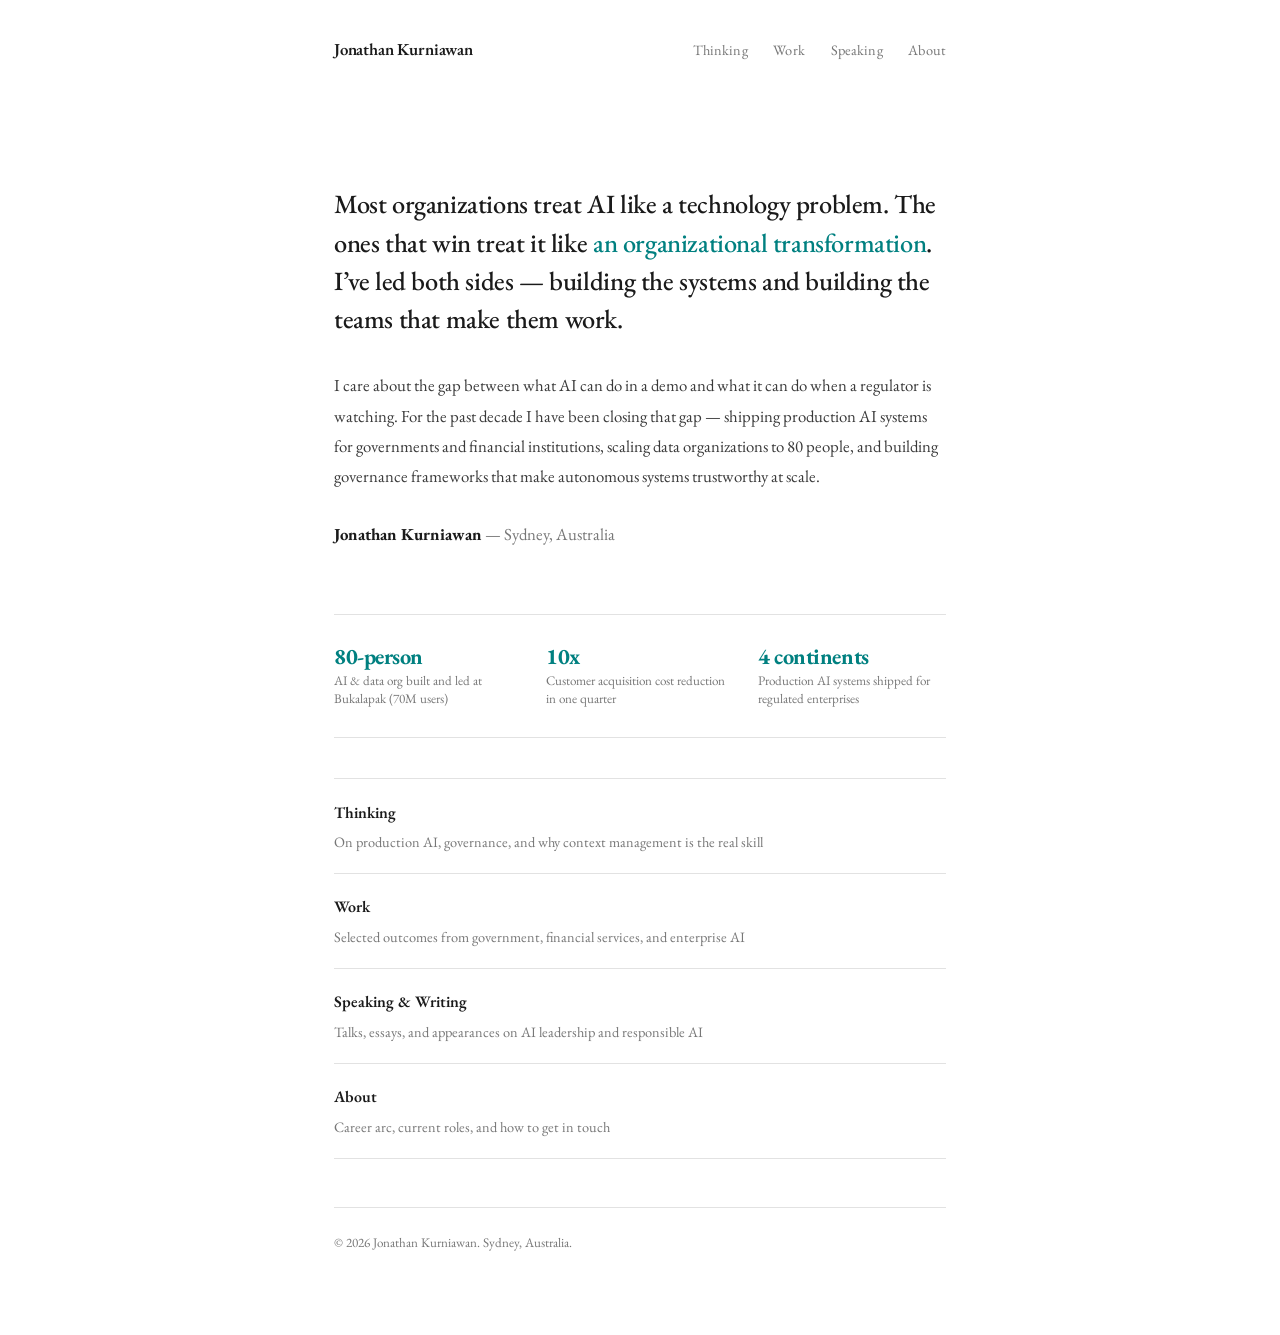
==== index.html @ a6b635a5 "Initial commit: multi-page personal website 5-page static site for jonathankurniawan.com positioned " ====
<!DOCTYPE html>
<html lang="en">
<head>
<meta charset="UTF-8">
<meta name="viewport" content="width=device-width, initial-scale=1.0">
<title>Jonathan Kurniawan</title>
<meta name="description" content="AI executive and responsible AI leader. Building and scaling AI organizations for enterprises navigating the transition to autonomous systems.">
<meta property="og:title" content="Jonathan Kurniawan">
<meta property="og:description" content="Most organizations treat AI like a technology problem. The ones that win treat it like an organizational transformation.">
<meta property="og:type" content="website">
<meta property="og:url" content="https://jonathankurniawan.com">
<link rel="preconnect" href="https://fonts.googleapis.com">
<link rel="preconnect" href="https://fonts.gstatic.com" crossorigin>
<link href="https://fonts.googleapis.com/css2?family=EB+Garamond:ital,wght@0,400;0,500;0,600;0,700;1,400;1,500&display=swap" rel="stylesheet">
<link rel="stylesheet" href="styles.css">
</head>
<body>

<nav>
  <div class="nav-name"><a href="/">Jonathan Kurniawan</a></div>
  <ul class="nav-links">
    <li><a href="/thinking.html">Thinking</a></li>
    <li><a href="/work.html">Work</a></li>
    <li><a href="/speaking.html">Speaking</a></li>
    <li><a href="/about.html">About</a></li>
  </ul>
</nav>

<div class="page">

  <div class="hero">
    <p class="thesis">Most organizations treat AI like a technology problem. The ones that win treat it like <em>an organizational transformation</em>. I&rsquo;ve led both sides &mdash; building the systems and building the teams that make them work.</p>

    <p class="intro">I care about the gap between what AI can do in a demo and what it can do when a regulator is watching. For the past decade I have been closing that gap &mdash; shipping production AI systems for governments and financial institutions, scaling data organizations to 80 people, and building governance frameworks that make autonomous systems trustworthy at scale.</p>

    <p class="name-line"><strong>Jonathan Kurniawan</strong> &mdash; Sydney, Australia</p>
  </div>

  <div class="proof-strip">
    <div class="proof-item">
      <div class="proof-number">80-person</div>
      <div class="proof-label">AI &amp; data org built and led at Bukalapak (70M users)</div>
    </div>
    <div class="proof-item">
      <div class="proof-number">10x</div>
      <div class="proof-label">Customer acquisition cost reduction in one quarter</div>
    </div>
    <div class="proof-item">
      <div class="proof-number">4 continents</div>
      <div class="proof-label">Production AI systems shipped for regulated enterprises</div>
    </div>
  </div>

  <div class="home-sections">
    <a href="/thinking.html" class="home-section-link">
      <div class="section-link-title">Thinking</div>
      <div class="section-link-desc">On production AI, governance, and why context management is the real skill</div>
    </a>
    <a href="/work.html" class="home-section-link">
      <div class="section-link-title">Work</div>
      <div class="section-link-desc">Selected outcomes from government, financial services, and enterprise AI</div>
    </a>
    <a href="/speaking.html" class="home-section-link">
      <div class="section-link-title">Speaking &amp; Writing</div>
      <div class="section-link-desc">Talks, essays, and appearances on AI leadership and responsible AI</div>
    </a>
    <a href="/about.html" class="home-section-link">
      <div class="section-link-title">About</div>
      <div class="section-link-desc">Career arc, current roles, and how to get in touch</div>
    </a>
  </div>

  <div class="footer">
    <p>&copy; 2026 Jonathan Kurniawan. Sydney, Australia.</p>
  </div>

</div>

</body>
</html>
---- styles.css ----
/* ===================================
   Jonathan Kurniawan — Personal Site
   EB Garamond, Teal #008080, 660px
   =================================== */

:root {
  --teal: #008080;
  --teal-hover: #006b6b;
  --text: #1a1a1a;
  --text-secondary: #3a3a3a;
  --text-muted: #777777;
  --bg: #ffffff;
  --bg-subtle: #fafaf8;
  --border: #e2e2e2;
}

* { margin: 0; padding: 0; box-sizing: border-box; }

html {
  scroll-behavior: smooth;
  -webkit-text-size-adjust: 100%;
}

body {
  font-family: 'EB Garamond', Georgia, 'Times New Roman', serif;
  color: var(--text);
  background: var(--bg);
  line-height: 1.75;
  font-size: 19px;
  -webkit-font-smoothing: antialiased;
  -moz-osx-font-smoothing: grayscale;
}

/* ---- Navigation ---- */
nav {
  max-width: 660px;
  margin: 0 auto;
  padding: 2rem 1.5rem 0;
  display: flex;
  justify-content: space-between;
  align-items: baseline;
}

nav .nav-name a {
  font-size: 1.05rem;
  font-weight: 600;
  color: var(--text);
  text-decoration: none;
  letter-spacing: -0.01em;
}

nav .nav-name a:hover {
  color: var(--teal);
}

nav .nav-links {
  display: flex;
  gap: 1.6rem;
  list-style: none;
}

nav .nav-links a {
  font-size: 0.9rem;
  color: var(--text-muted);
  text-decoration: none;
  transition: color 0.2s;
  letter-spacing: 0.01em;
}

nav .nav-links a:hover,
nav .nav-links a.active {
  color: var(--teal);
}

/* ---- Page Layout ---- */
.page {
  max-width: 660px;
  margin: 0 auto;
  padding: 3rem 1.5rem 5rem;
}

/* ---- Page Header (used on subpages) ---- */
.page-header {
  margin-bottom: 2.5rem;
}

.page-header h1 {
  font-size: 2rem;
  font-weight: 700;
  letter-spacing: -0.02em;
  line-height: 1.25;
  color: var(--text);
  margin-bottom: 0.4rem;
}

.page-header .page-subtitle {
  font-size: 1.05rem;
  color: var(--text-muted);
  line-height: 1.7;
}

/* ---- Home Hero ---- */
.hero {
  padding: 4.5rem 0 3rem;
}

.hero .thesis {
  font-size: 1.65rem;
  font-weight: 500;
  line-height: 1.45;
  letter-spacing: -0.015em;
  color: var(--text);
  margin-bottom: 2rem;
  max-width: 620px;
}

.hero .thesis em {
  color: var(--teal);
  font-style: normal;
}

.hero .intro {
  font-size: 1.05rem;
  color: var(--text-secondary);
  line-height: 1.8;
  margin-bottom: 0.6rem;
}

.hero .name-line {
  font-size: 1.05rem;
  color: var(--text-muted);
  margin-top: 1.8rem;
}

.hero .name-line strong {
  color: var(--text);
}

/* ---- Home Proof Strip ---- */
.proof-strip {
  border-top: 1px solid var(--border);
  border-bottom: 1px solid var(--border);
  padding: 1.8rem 0;
  margin: 1rem 0 2.5rem;
  display: grid;
  grid-template-columns: repeat(3, 1fr);
  gap: 1.5rem;
}

.proof-strip .proof-item .proof-number {
  font-size: 1.4rem;
  font-weight: 700;
  color: var(--teal);
  letter-spacing: -0.02em;
  line-height: 1.2;
}

.proof-strip .proof-item .proof-label {
  font-size: 0.82rem;
  color: var(--text-muted);
  line-height: 1.4;
  margin-top: 0.1rem;
}

/* ---- Home Section Links ---- */
.home-sections {
  margin-top: 2.5rem;
}

.home-section-link {
  display: block;
  padding: 1.2rem 0;
  border-bottom: 1px solid var(--border);
  text-decoration: none;
  color: var(--text);
  transition: color 0.2s;
}

.home-section-link:first-child {
  border-top: 1px solid var(--border);
}

.home-section-link:hover {
  color: var(--teal);
}

.home-section-link .section-link-title {
  font-weight: 600;
  font-size: 1rem;
}

.home-section-link .section-link-desc {
  font-size: 0.9rem;
  color: var(--text-muted);
  margin-top: 0.15rem;
}

.home-section-link:hover .section-link-desc {
  color: var(--teal);
}

/* ---- Sections (subpages) ---- */
section {
  margin-bottom: 3rem;
}

section h2 {
  font-size: 0.9rem;
  font-weight: 600;
  color: var(--teal);
  text-transform: uppercase;
  letter-spacing: 0.12em;
  margin-bottom: 1.2rem;
  padding-bottom: 0.5rem;
  border-bottom: 1px solid var(--border);
}

/* ---- Prose ---- */
.prose p {
  margin-bottom: 1.3rem;
  color: var(--text-secondary);
}

.prose p:last-child {
  margin-bottom: 0;
}

.prose strong {
  color: var(--text);
  font-weight: 600;
}

/* ---- Beliefs / Arguments ---- */
.argument-list {
  list-style: none;
  counter-reset: argument;
}

.argument-list li {
  margin-bottom: 1.4rem;
  padding-left: 0;
  color: var(--text-secondary);
  line-height: 1.8;
}

.argument-list li:last-child {
  margin-bottom: 0;
}

/* ---- Work Items ---- */
.work-item {
  margin-bottom: 2rem;
  padding-bottom: 2rem;
  border-bottom: 1px solid var(--border);
}

.work-item:last-child {
  border-bottom: none;
  padding-bottom: 0;
  margin-bottom: 0;
}

.work-item .work-client {
  font-weight: 600;
  color: var(--text);
  font-size: 1.05rem;
}

.work-item .work-desc {
  color: var(--text-secondary);
  margin-top: 0.25rem;
}

.work-item .work-outcome {
  color: var(--teal);
  font-weight: 500;
  margin-top: 0.35rem;
}

/* ---- Roles / Career ---- */
.role {
  margin-bottom: 1.4rem;
}

.role:last-child {
  margin-bottom: 0;
}

.role-headline {
  font-weight: 600;
  color: var(--text);
}

.role-org {
  color: var(--teal);
  font-weight: 500;
}

.role-date {
  color: var(--text-muted);
  font-size: 0.88rem;
}

.role-desc {
  color: var(--text-secondary);
  margin-top: 0.15rem;
}

/* ---- Career highlight callout ---- */
.career-highlight {
  border-left: 3px solid var(--teal);
  padding-left: 1.2rem;
  margin: 1rem 0 1.4rem;
}

.career-highlight .role-headline {
  font-size: 1.05rem;
}

.career-highlight .highlight-metrics {
  color: var(--teal);
  font-weight: 500;
  margin-top: 0.2rem;
}

/* ---- Writing / Talks Lists ---- */
.entry-list {
  list-style: none;
}

.entry-list li {
  margin-bottom: 1rem;
  padding-bottom: 1rem;
  border-bottom: 1px solid var(--border);
}

.entry-list li:last-child {
  border-bottom: none;
  padding-bottom: 0;
  margin-bottom: 0;
}

.entry-list a {
  color: var(--text);
  text-decoration: none;
  font-weight: 500;
  border-bottom: 1px solid var(--border);
  transition: border-color 0.2s, color 0.2s;
}

.entry-list a:hover {
  color: var(--teal);
  border-color: var(--teal);
}

.entry-list .entry-meta {
  color: var(--text-muted);
  font-size: 0.88rem;
  margin-top: 0.15rem;
}

.entry-list .entry-title {
  font-weight: 500;
  color: var(--text);
}

/* ---- Contact Links ---- */
.contact-links {
  list-style: none;
}

.contact-links li {
  margin-bottom: 0.6rem;
}

.contact-links a {
  color: var(--teal);
  text-decoration: none;
  border-bottom: 1px solid transparent;
  transition: border-color 0.2s;
}

.contact-links a:hover {
  border-color: var(--teal);
}

/* ---- Footer ---- */
.footer {
  margin-top: 3rem;
  padding-top: 1.5rem;
  border-top: 1px solid var(--border);
  color: var(--text-muted);
  font-size: 0.82rem;
}

/* ---- Responsive ---- */
@media (max-width: 600px) {
  body {
    font-size: 17px;
  }

  nav {
    padding: 1.5rem 1.25rem 0;
    flex-direction: column;
    gap: 0.6rem;
  }

  nav .nav-links {
    gap: 1.2rem;
  }

  .page {
    padding: 2rem 1.25rem 4rem;
  }

  .hero {
    padding: 2.5rem 0 2rem;
  }

  .hero .thesis {
    font-size: 1.35rem;
  }

  .proof-strip {
    grid-template-columns: 1fr;
    gap: 1rem;
  }

  .page-header h1 {
    font-size: 1.7rem;
  }

  section {
    margin-bottom: 2.5rem;
  }
}

/* ---- Print ---- */
@media print {
  body { font-size: 12pt; }
  nav { display: none; }
  .page { max-width: 100%; padding: 0; }
  a { color: var(--text); }
}
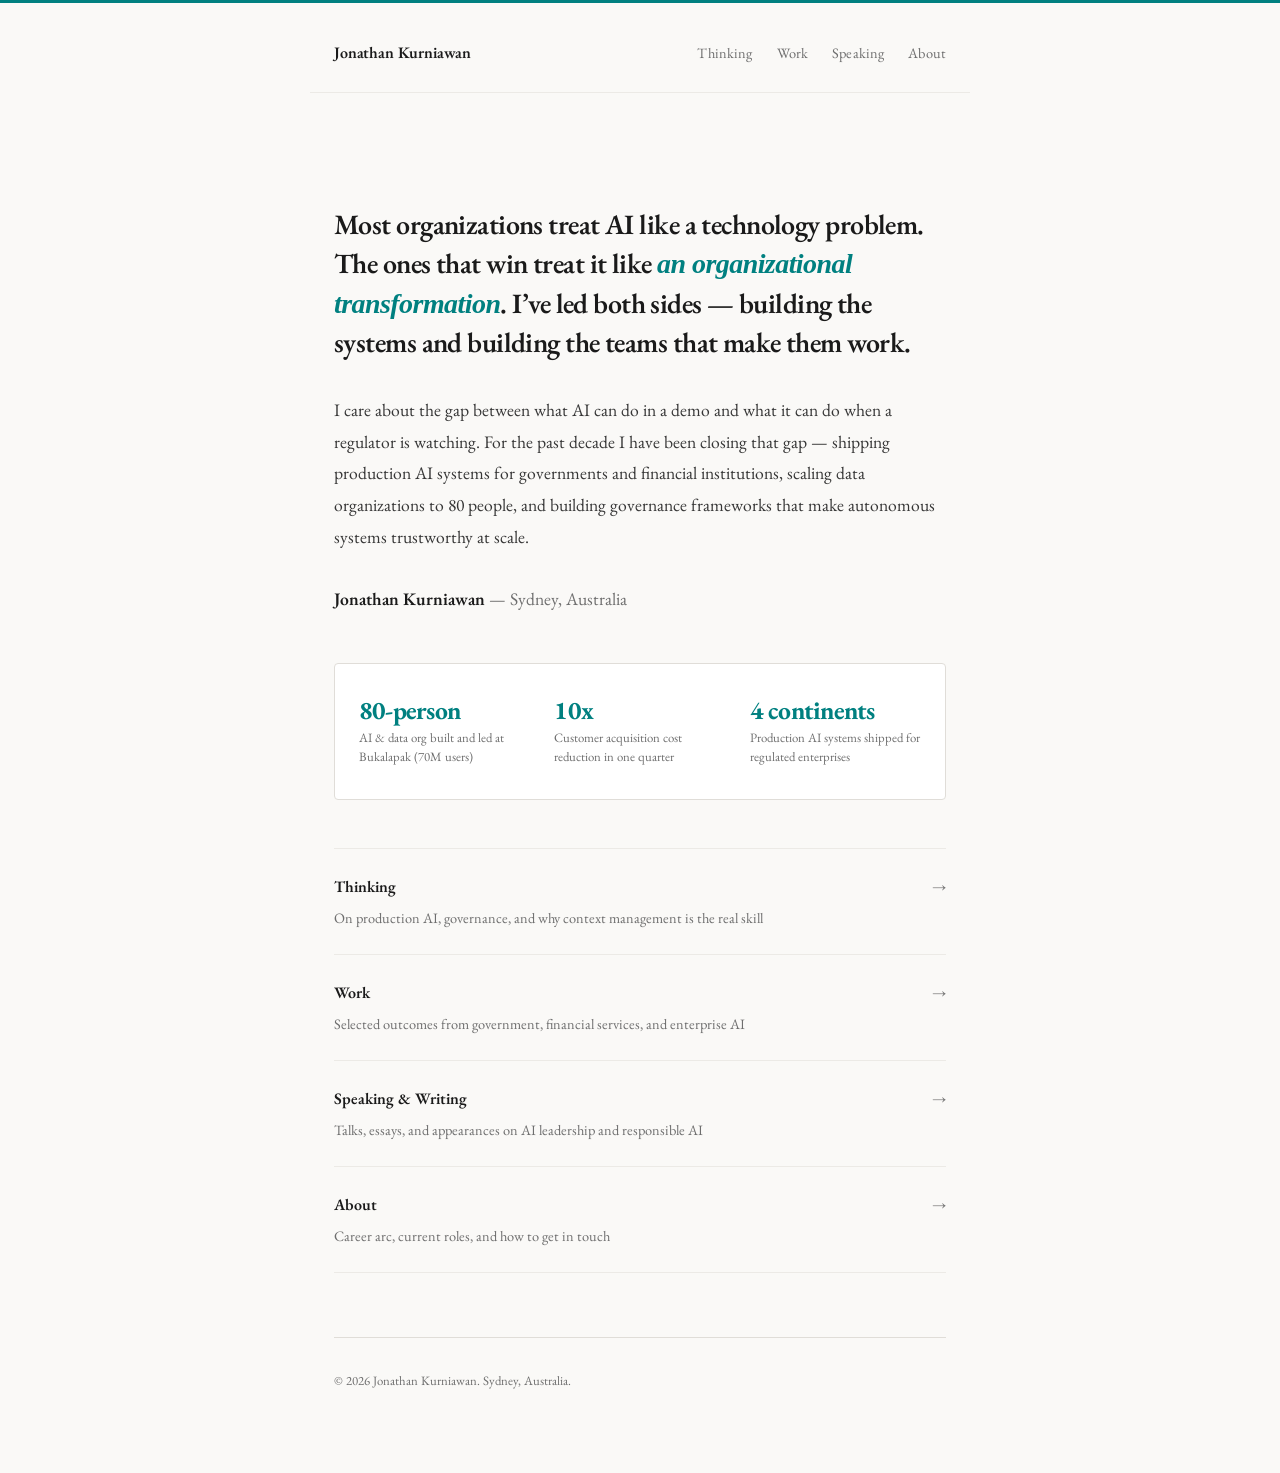
==== commit adf3d219: "Add CNAME file and design improvements Add CNAME for jonathankurniawan.com custom domain. Update sty" ====
--- a/index.html
+++ b/index.html
@@ -17,12 +17,12 @@
 <body>
 
 <nav>
-  <div class="nav-name"><a href="/">Jonathan Kurniawan</a></div>
+  <div class="nav-name"><a href="index.html">Jonathan Kurniawan</a></div>
   <ul class="nav-links">
-    <li><a href="/thinking.html">Thinking</a></li>
-    <li><a href="/work.html">Work</a></li>
-    <li><a href="/speaking.html">Speaking</a></li>
-    <li><a href="/about.html">About</a></li>
+    <li><a href="thinking.html">Thinking</a></li>
+    <li><a href="work.html">Work</a></li>
+    <li><a href="speaking.html">Speaking</a></li>
+    <li><a href="about.html">About</a></li>
   </ul>
 </nav>
 
@@ -52,21 +52,33 @@
   </div>
 
   <div class="home-sections">
-    <a href="/thinking.html" class="home-section-link">
-      <div class="section-link-title">Thinking</div>
-      <div class="section-link-desc">On production AI, governance, and why context management is the real skill</div>
+    <a href="thinking.html" class="home-section-link">
+      <div class="section-link-content">
+        <div class="section-link-title">Thinking</div>
+        <div class="section-link-desc">On production AI, governance, and why context management is the real skill</div>
+      </div>
+      <span class="section-link-arrow">&rarr;</span>
     </a>
-    <a href="/work.html" class="home-section-link">
-      <div class="section-link-title">Work</div>
-      <div class="section-link-desc">Selected outcomes from government, financial services, and enterprise AI</div>
+    <a href="work.html" class="home-section-link">
+      <div class="section-link-content">
+        <div class="section-link-title">Work</div>
+        <div class="section-link-desc">Selected outcomes from government, financial services, and enterprise AI</div>
+      </div>
+      <span class="section-link-arrow">&rarr;</span>
     </a>
-    <a href="/speaking.html" class="home-section-link">
-      <div class="section-link-title">Speaking &amp; Writing</div>
-      <div class="section-link-desc">Talks, essays, and appearances on AI leadership and responsible AI</div>
+    <a href="speaking.html" class="home-section-link">
+      <div class="section-link-content">
+        <div class="section-link-title">Speaking &amp; Writing</div>
+        <div class="section-link-desc">Talks, essays, and appearances on AI leadership and responsible AI</div>
+      </div>
+      <span class="section-link-arrow">&rarr;</span>
     </a>
-    <a href="/about.html" class="home-section-link">
-      <div class="section-link-title">About</div>
-      <div class="section-link-desc">Career arc, current roles, and how to get in touch</div>
+    <a href="about.html" class="home-section-link">
+      <div class="section-link-content">
+        <div class="section-link-title">About</div>
+        <div class="section-link-desc">Career arc, current roles, and how to get in touch</div>
+      </div>
+      <span class="section-link-arrow">&rarr;</span>
     </a>
   </div>
 
--- a/styles.css
+++ b/styles.css
@@ -1,20 +1,47 @@
 /* ===================================
    Jonathan Kurniawan — Personal Site
-   EB Garamond, Teal #008080, 660px
+   EB Garamond + teal #008080
+   Editorial minimalism, 660px column
+   8px spacing grid
    =================================== */
 
+/* ---- Design Tokens ---- */
 :root {
+  /* Color */
   --teal: #008080;
-  --teal-hover: #006b6b;
+  --teal-hover: #006666;
+  --teal-faint: rgba(0, 128, 128, 0.06);
   --text: #1a1a1a;
-  --text-secondary: #3a3a3a;
-  --text-muted: #777777;
-  --bg: #ffffff;
-  --bg-subtle: #fafaf8;
-  --border: #e2e2e2;
-}
-
-* { margin: 0; padding: 0; box-sizing: border-box; }
+  --text-secondary: #363636;
+  --text-muted: #6e6e6e;
+  --bg: #faf9f7;
+  --bg-white: #ffffff;
+  --border: #e0ddd8;
+  --border-light: #eceae6;
+
+  /* Type Scale (1.25 ratio, base 19px) */
+  --text-xs: 0.8rem;      /* ~15px */
+  --text-sm: 0.9rem;      /* ~17px */
+  --text-base: 1rem;      /* 19px */
+  --text-md: 1.1rem;      /* ~21px */
+  --text-lg: 1.75rem;     /* ~33px — thesis */
+  --text-xl: 2.1rem;      /* ~40px — page titles */
+  --text-proof: 1.6rem;   /* ~30px — proof numbers */
+
+  /* Spacing (8px grid) */
+  --space-1: 0.25rem;   /* 4px */
+  --space-2: 0.5rem;    /* 8px */
+  --space-3: 1rem;      /* 16px */
+  --space-4: 1.5rem;    /* 24px */
+  --space-5: 2rem;      /* 32px */
+  --space-6: 2.5rem;    /* 40px */
+  --space-7: 3rem;      /* 48px */
+  --space-8: 4rem;      /* 64px */
+  --space-9: 5rem;      /* 80px */
+}
+
+/* ---- Reset ---- */
+*, *::before, *::after { margin: 0; padding: 0; box-sizing: border-box; }
 
 html {
   scroll-behavior: smooth;
@@ -31,22 +58,47 @@
   -moz-osx-font-smoothing: grayscale;
 }
 
+/* Selection styling */
+::selection {
+  background: var(--teal);
+  color: var(--bg-white);
+}
+
+/* ---- Masthead Line (visual signature) ---- */
+body::before {
+  content: '';
+  display: block;
+  width: 100%;
+  height: 3px;
+  background: var(--teal);
+}
+
+/* ---- Focus States (accessibility) ---- */
+a:focus-visible,
+button:focus-visible {
+  outline: 2px solid var(--teal);
+  outline-offset: 3px;
+  border-radius: 2px;
+}
+
 /* ---- Navigation ---- */
 nav {
   max-width: 660px;
   margin: 0 auto;
-  padding: 2rem 1.5rem 0;
+  padding: var(--space-5) var(--space-4) var(--space-4);
   display: flex;
   justify-content: space-between;
   align-items: baseline;
+  border-bottom: 1px solid var(--border-light);
 }
 
 nav .nav-name a {
-  font-size: 1.05rem;
+  font-size: var(--text-base);
   font-weight: 600;
   color: var(--text);
   text-decoration: none;
   letter-spacing: -0.01em;
+  transition: color 0.2s ease;
 }
 
 nav .nav-name a:hover {
@@ -55,169 +107,195 @@
 
 nav .nav-links {
   display: flex;
-  gap: 1.6rem;
+  gap: var(--space-4);
   list-style: none;
 }
 
 nav .nav-links a {
-  font-size: 0.9rem;
+  font-size: var(--text-sm);
   color: var(--text-muted);
   text-decoration: none;
-  transition: color 0.2s;
+  transition: color 0.2s ease;
   letter-spacing: 0.01em;
 }
 
-nav .nav-links a:hover,
+nav .nav-links a:hover {
+  color: var(--teal);
+}
+
 nav .nav-links a.active {
   color: var(--teal);
+  font-weight: 500;
 }
 
 /* ---- Page Layout ---- */
 .page {
   max-width: 660px;
   margin: 0 auto;
-  padding: 3rem 1.5rem 5rem;
-}
-
-/* ---- Page Header (used on subpages) ---- */
+  padding: var(--space-7) var(--space-4) var(--space-9);
+}
+
+/* ---- Page Header (subpages) ---- */
 .page-header {
-  margin-bottom: 2.5rem;
+  margin-bottom: var(--space-7);
 }
 
 .page-header h1 {
-  font-size: 2rem;
+  font-size: var(--text-xl);
   font-weight: 700;
-  letter-spacing: -0.02em;
-  line-height: 1.25;
-  color: var(--text);
-  margin-bottom: 0.4rem;
+  letter-spacing: -0.025em;
+  line-height: 1.2;
+  color: var(--text);
+  margin-bottom: var(--space-2);
 }
 
 .page-header .page-subtitle {
-  font-size: 1.05rem;
+  font-size: var(--text-md);
   color: var(--text-muted);
   line-height: 1.7;
 }
 
 /* ---- Home Hero ---- */
 .hero {
-  padding: 4.5rem 0 3rem;
+  padding: var(--space-8) 0 var(--space-5);
 }
 
 .hero .thesis {
-  font-size: 1.65rem;
-  font-weight: 500;
-  line-height: 1.45;
-  letter-spacing: -0.015em;
-  color: var(--text);
-  margin-bottom: 2rem;
-  max-width: 620px;
+  font-size: var(--text-lg);
+  font-weight: 600;
+  line-height: 1.4;
+  letter-spacing: -0.02em;
+  color: var(--text);
+  margin-bottom: var(--space-5);
 }
 
 .hero .thesis em {
   color: var(--teal);
-  font-style: normal;
+  font-style: italic;
+  font-weight: 600;
 }
 
 .hero .intro {
-  font-size: 1.05rem;
+  font-size: var(--text-md);
   color: var(--text-secondary);
   line-height: 1.8;
-  margin-bottom: 0.6rem;
+  margin-bottom: var(--space-2);
 }
 
 .hero .name-line {
-  font-size: 1.05rem;
-  color: var(--text-muted);
-  margin-top: 1.8rem;
+  font-size: var(--text-md);
+  color: var(--text-muted);
+  margin-top: var(--space-5);
 }
 
 .hero .name-line strong {
   color: var(--text);
+  font-weight: 600;
 }
 
 /* ---- Home Proof Strip ---- */
 .proof-strip {
-  border-top: 1px solid var(--border);
-  border-bottom: 1px solid var(--border);
-  padding: 1.8rem 0;
-  margin: 1rem 0 2.5rem;
+  background: var(--bg-white);
+  border: 1px solid var(--border);
+  border-radius: 4px;
+  padding: var(--space-5) var(--space-4);
+  margin: var(--space-3) 0 var(--space-7);
   display: grid;
   grid-template-columns: repeat(3, 1fr);
-  gap: 1.5rem;
+  gap: var(--space-4);
 }
 
 .proof-strip .proof-item .proof-number {
-  font-size: 1.4rem;
+  font-size: var(--text-proof);
   font-weight: 700;
   color: var(--teal);
-  letter-spacing: -0.02em;
-  line-height: 1.2;
+  letter-spacing: -0.03em;
+  line-height: 1.15;
 }
 
 .proof-strip .proof-item .proof-label {
-  font-size: 0.82rem;
-  color: var(--text-muted);
-  line-height: 1.4;
-  margin-top: 0.1rem;
+  font-size: var(--text-xs);
+  color: var(--text-muted);
+  line-height: 1.45;
+  margin-top: var(--space-1);
 }
 
 /* ---- Home Section Links ---- */
 .home-sections {
-  margin-top: 2.5rem;
+  margin-top: var(--space-5);
 }
 
 .home-section-link {
-  display: block;
-  padding: 1.2rem 0;
-  border-bottom: 1px solid var(--border);
+  display: flex;
+  justify-content: space-between;
+  align-items: baseline;
+  padding: var(--space-4) 0;
+  border-bottom: 1px solid var(--border-light);
   text-decoration: none;
   color: var(--text);
-  transition: color 0.2s;
+  transition: color 0.2s ease;
 }
 
 .home-section-link:first-child {
-  border-top: 1px solid var(--border);
+  border-top: 1px solid var(--border-light);
 }
 
 .home-section-link:hover {
   color: var(--teal);
 }
 
+.home-section-link:hover .section-link-arrow {
+  transform: translateX(4px);
+  color: var(--teal);
+}
+
+.home-section-link .section-link-content {
+  flex: 1;
+}
+
 .home-section-link .section-link-title {
   font-weight: 600;
-  font-size: 1rem;
+  font-size: var(--text-base);
 }
 
 .home-section-link .section-link-desc {
-  font-size: 0.9rem;
-  color: var(--text-muted);
-  margin-top: 0.15rem;
+  font-size: var(--text-sm);
+  color: var(--text-muted);
+  margin-top: var(--space-1);
+  transition: color 0.2s ease;
 }
 
 .home-section-link:hover .section-link-desc {
   color: var(--teal);
+}
+
+.home-section-link .section-link-arrow {
+  font-size: var(--text-sm);
+  color: var(--text-muted);
+  margin-left: var(--space-3);
+  transition: transform 0.2s ease, color 0.2s ease;
+  flex-shrink: 0;
 }
 
 /* ---- Sections (subpages) ---- */
 section {
-  margin-bottom: 3rem;
+  margin-bottom: var(--space-7);
 }
 
 section h2 {
-  font-size: 0.9rem;
+  font-size: var(--text-xs);
   font-weight: 600;
   color: var(--teal);
   text-transform: uppercase;
-  letter-spacing: 0.12em;
-  margin-bottom: 1.2rem;
-  padding-bottom: 0.5rem;
+  letter-spacing: 0.14em;
+  margin-bottom: var(--space-4);
+  padding-bottom: var(--space-2);
   border-bottom: 1px solid var(--border);
 }
 
 /* ---- Prose ---- */
 .prose p {
-  margin-bottom: 1.3rem;
+  margin-bottom: var(--space-4);
   color: var(--text-secondary);
 }
 
@@ -237,10 +315,16 @@
 }
 
 .argument-list li {
-  margin-bottom: 1.4rem;
-  padding-left: 0;
+  margin-bottom: var(--space-4);
+  padding-left: var(--space-4);
+  border-left: 2px solid var(--border-light);
   color: var(--text-secondary);
   line-height: 1.8;
+  transition: border-color 0.3s ease;
+}
+
+.argument-list li:hover {
+  border-left-color: var(--teal);
 }
 
 .argument-list li:last-child {
@@ -249,9 +333,9 @@
 
 /* ---- Work Items ---- */
 .work-item {
-  margin-bottom: 2rem;
-  padding-bottom: 2rem;
-  border-bottom: 1px solid var(--border);
+  margin-bottom: var(--space-5);
+  padding-bottom: var(--space-5);
+  border-bottom: 1px solid var(--border-light);
 }
 
 .work-item:last-child {
@@ -263,23 +347,23 @@
 .work-item .work-client {
   font-weight: 600;
   color: var(--text);
-  font-size: 1.05rem;
+  font-size: var(--text-md);
 }
 
 .work-item .work-desc {
   color: var(--text-secondary);
-  margin-top: 0.25rem;
+  margin-top: var(--space-1);
 }
 
 .work-item .work-outcome {
   color: var(--teal);
   font-weight: 500;
-  margin-top: 0.35rem;
+  margin-top: var(--space-2);
 }
 
 /* ---- Roles / Career ---- */
 .role {
-  margin-bottom: 1.4rem;
+  margin-bottom: var(--space-4);
 }
 
 .role:last-child {
@@ -298,29 +382,31 @@
 
 .role-date {
   color: var(--text-muted);
-  font-size: 0.88rem;
+  font-size: var(--text-sm);
 }
 
 .role-desc {
   color: var(--text-secondary);
-  margin-top: 0.15rem;
+  margin-top: var(--space-1);
 }
 
 /* ---- Career highlight callout ---- */
 .career-highlight {
   border-left: 3px solid var(--teal);
-  padding-left: 1.2rem;
-  margin: 1rem 0 1.4rem;
+  padding: var(--space-4);
+  margin: var(--space-3) 0 var(--space-4);
+  background: var(--teal-faint);
+  border-radius: 0 4px 4px 0;
 }
 
 .career-highlight .role-headline {
-  font-size: 1.05rem;
+  font-size: var(--text-md);
 }
 
 .career-highlight .highlight-metrics {
   color: var(--teal);
-  font-weight: 500;
-  margin-top: 0.2rem;
+  font-weight: 600;
+  margin-top: var(--space-2);
 }
 
 /* ---- Writing / Talks Lists ---- */
@@ -329,9 +415,9 @@
 }
 
 .entry-list li {
-  margin-bottom: 1rem;
-  padding-bottom: 1rem;
-  border-bottom: 1px solid var(--border);
+  margin-bottom: var(--space-3);
+  padding-bottom: var(--space-3);
+  border-bottom: 1px solid var(--border-light);
 }
 
 .entry-list li:last-child {
@@ -345,7 +431,7 @@
   text-decoration: none;
   font-weight: 500;
   border-bottom: 1px solid var(--border);
-  transition: border-color 0.2s, color 0.2s;
+  transition: border-color 0.2s ease, color 0.2s ease;
 }
 
 .entry-list a:hover {
@@ -355,8 +441,8 @@
 
 .entry-list .entry-meta {
   color: var(--text-muted);
-  font-size: 0.88rem;
-  margin-top: 0.15rem;
+  font-size: var(--text-sm);
+  margin-top: var(--space-1);
 }
 
 .entry-list .entry-title {
@@ -370,14 +456,14 @@
 }
 
 .contact-links li {
-  margin-bottom: 0.6rem;
+  margin-bottom: var(--space-2);
 }
 
 .contact-links a {
   color: var(--teal);
   text-decoration: none;
   border-bottom: 1px solid transparent;
-  transition: border-color 0.2s;
+  transition: border-color 0.2s ease;
 }
 
 .contact-links a:hover {
@@ -386,11 +472,11 @@
 
 /* ---- Footer ---- */
 .footer {
-  margin-top: 3rem;
-  padding-top: 1.5rem;
+  margin-top: var(--space-8);
+  padding-top: var(--space-5);
   border-top: 1px solid var(--border);
   color: var(--text-muted);
-  font-size: 0.82rem;
+  font-size: var(--text-xs);
 }
 
 /* ---- Responsive ---- */
@@ -400,45 +486,68 @@
   }
 
   nav {
-    padding: 1.5rem 1.25rem 0;
+    padding: var(--space-4) var(--space-3) var(--space-3);
     flex-direction: column;
-    gap: 0.6rem;
+    gap: var(--space-2);
   }
 
   nav .nav-links {
-    gap: 1.2rem;
+    gap: var(--space-3);
   }
 
   .page {
-    padding: 2rem 1.25rem 4rem;
+    padding: var(--space-5) var(--space-3) var(--space-8);
   }
 
   .hero {
-    padding: 2.5rem 0 2rem;
+    padding: var(--space-6) 0 var(--space-4);
   }
 
   .hero .thesis {
-    font-size: 1.35rem;
+    font-size: 1.4rem;
   }
 
   .proof-strip {
     grid-template-columns: 1fr;
-    gap: 1rem;
+    gap: var(--space-3);
   }
 
   .page-header h1 {
-    font-size: 1.7rem;
+    font-size: 1.75rem;
+  }
+
+  .page-header {
+    margin-bottom: var(--space-5);
   }
 
   section {
-    margin-bottom: 2.5rem;
+    margin-bottom: var(--space-5);
+  }
+
+  .home-section-link .section-link-arrow {
+    display: none;
+  }
+}
+
+/* ---- Reduced Motion ---- */
+@media (prefers-reduced-motion: reduce) {
+  *, *::before, *::after {
+    transition-duration: 0.01ms !important;
+    animation-duration: 0.01ms !important;
+  }
+
+  html {
+    scroll-behavior: auto;
   }
 }
 
 /* ---- Print ---- */
 @media print {
-  body { font-size: 12pt; }
+  body { font-size: 12pt; background: white; }
+  body::before { display: none; }
   nav { display: none; }
   .page { max-width: 100%; padding: 0; }
   a { color: var(--text); }
-}
+  section h2 { color: var(--text); }
+  .proof-strip { border: 1px solid #ccc; }
+}
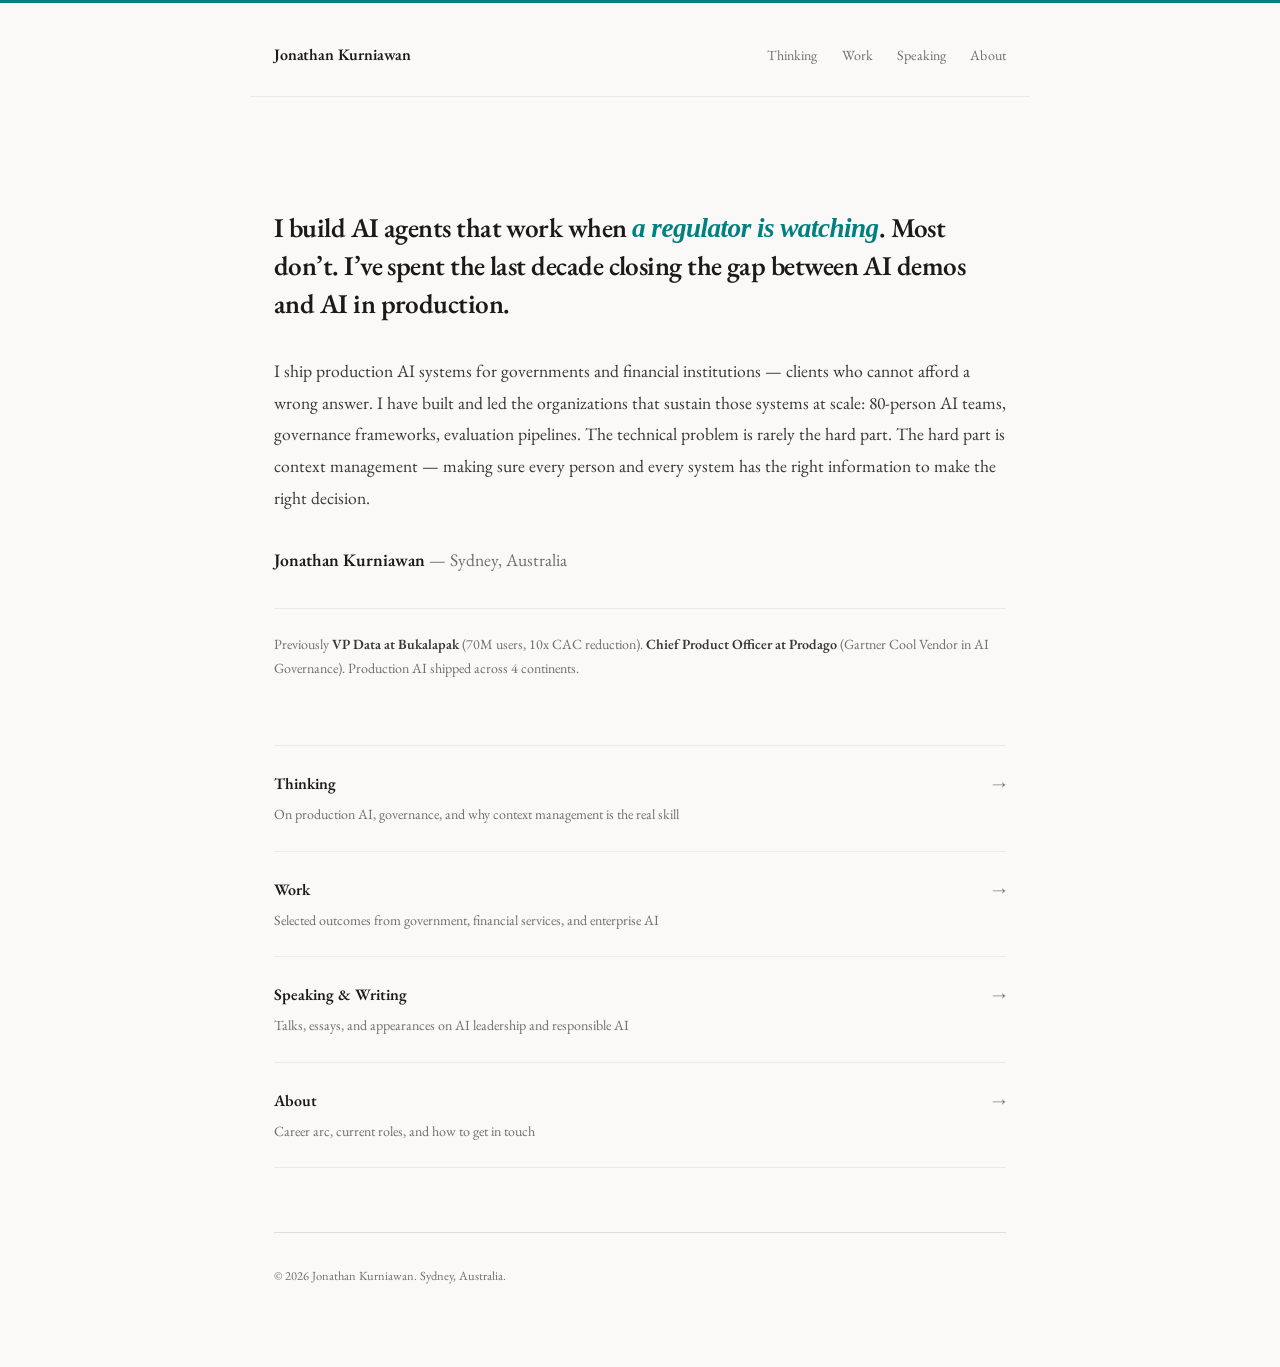
==== commit 53a9258a: "Rewrite homepage positioning + fix width and font size - Rewrite hero thesis: "I build AI agents tha" ====
--- a/index.html
+++ b/index.html
@@ -4,9 +4,9 @@
 <meta charset="UTF-8">
 <meta name="viewport" content="width=device-width, initial-scale=1.0">
 <title>Jonathan Kurniawan</title>
-<meta name="description" content="AI executive and responsible AI leader. Building and scaling AI organizations for enterprises navigating the transition to autonomous systems.">
+<meta name="description" content="I build AI agents that work when a regulator is watching. Production AI systems for governments and financial institutions. Sydney, Australia.">
 <meta property="og:title" content="Jonathan Kurniawan">
-<meta property="og:description" content="Most organizations treat AI like a technology problem. The ones that win treat it like an organizational transformation.">
+<meta property="og:description" content="I build AI agents that work when a regulator is watching. Production AI systems for governments and financial institutions.">
 <meta property="og:type" content="website">
 <meta property="og:url" content="https://jonathankurniawan.com">
 <link rel="preconnect" href="https://fonts.googleapis.com">
@@ -29,26 +29,13 @@
 <div class="page">
 
   <div class="hero">
-    <p class="thesis">Most organizations treat AI like a technology problem. The ones that win treat it like <em>an organizational transformation</em>. I&rsquo;ve led both sides &mdash; building the systems and building the teams that make them work.</p>
+    <p class="thesis">I build AI agents that work when <em>a regulator is watching</em>. Most don&rsquo;t. I&rsquo;ve spent the last decade closing the gap between AI demos and AI in production.</p>
 
-    <p class="intro">I care about the gap between what AI can do in a demo and what it can do when a regulator is watching. For the past decade I have been closing that gap &mdash; shipping production AI systems for governments and financial institutions, scaling data organizations to 80 people, and building governance frameworks that make autonomous systems trustworthy at scale.</p>
+    <p class="intro">I ship production AI systems for governments and financial institutions &mdash; clients who cannot afford a wrong answer. I have built and led the organizations that sustain those systems at scale: 80-person AI teams, governance frameworks, evaluation pipelines. The technical problem is rarely the hard part. The hard part is context management &mdash; making sure every person and every system has the right information to make the right decision.</p>
 
     <p class="name-line"><strong>Jonathan Kurniawan</strong> &mdash; Sydney, Australia</p>
-  </div>
 
-  <div class="proof-strip">
-    <div class="proof-item">
-      <div class="proof-number">80-person</div>
-      <div class="proof-label">AI &amp; data org built and led at Bukalapak (70M users)</div>
-    </div>
-    <div class="proof-item">
-      <div class="proof-number">10x</div>
-      <div class="proof-label">Customer acquisition cost reduction in one quarter</div>
-    </div>
-    <div class="proof-item">
-      <div class="proof-number">4 continents</div>
-      <div class="proof-label">Production AI systems shipped for regulated enterprises</div>
-    </div>
+    <p class="anchor-credential">Previously <strong>VP Data at Bukalapak</strong> (70M users, 10x CAC reduction). <strong>Chief Product Officer at Prodago</strong> (Gartner Cool Vendor in AI Governance). Production AI shipped across 4 continents.</p>
   </div>
 
   <div class="home-sections">
--- a/styles.css
+++ b/styles.css
@@ -19,14 +19,13 @@
   --border: #e0ddd8;
   --border-light: #eceae6;
 
-  /* Type Scale (1.25 ratio, base 19px) */
-  --text-xs: 0.8rem;      /* ~15px */
-  --text-sm: 0.9rem;      /* ~17px */
-  --text-base: 1rem;      /* 19px */
-  --text-md: 1.1rem;      /* ~21px */
-  --text-lg: 1.75rem;     /* ~33px — thesis */
-  --text-xl: 2.1rem;      /* ~40px — page titles */
-  --text-proof: 1.6rem;   /* ~30px — proof numbers */
+  /* Type Scale (base 21px) */
+  --text-xs: 0.78rem;     /* ~16px */
+  --text-sm: 0.88rem;     /* ~18px */
+  --text-base: 1rem;      /* 21px */
+  --text-md: 1.1rem;      /* ~23px */
+  --text-lg: 1.7rem;      /* ~36px — thesis */
+  --text-xl: 2rem;        /* ~42px — page titles */
 
   /* Spacing (8px grid) */
   --space-1: 0.25rem;   /* 4px */
@@ -53,7 +52,7 @@
   color: var(--text);
   background: var(--bg);
   line-height: 1.75;
-  font-size: 19px;
+  font-size: 21px;
   -webkit-font-smoothing: antialiased;
   -moz-osx-font-smoothing: grayscale;
 }
@@ -83,7 +82,7 @@
 
 /* ---- Navigation ---- */
 nav {
-  max-width: 660px;
+  max-width: 780px;
   margin: 0 auto;
   padding: var(--space-5) var(--space-4) var(--space-4);
   display: flex;
@@ -130,7 +129,7 @@
 
 /* ---- Page Layout ---- */
 .page {
-  max-width: 660px;
+  max-width: 780px;
   margin: 0 auto;
   padding: var(--space-7) var(--space-4) var(--space-9);
 }
@@ -193,31 +192,19 @@
   font-weight: 600;
 }
 
-/* ---- Home Proof Strip ---- */
-.proof-strip {
-  background: var(--bg-white);
-  border: 1px solid var(--border);
-  border-radius: 4px;
-  padding: var(--space-5) var(--space-4);
-  margin: var(--space-3) 0 var(--space-7);
-  display: grid;
-  grid-template-columns: repeat(3, 1fr);
-  gap: var(--space-4);
-}
-
-.proof-strip .proof-item .proof-number {
-  font-size: var(--text-proof);
-  font-weight: 700;
-  color: var(--teal);
-  letter-spacing: -0.03em;
-  line-height: 1.15;
-}
-
-.proof-strip .proof-item .proof-label {
-  font-size: var(--text-xs);
-  color: var(--text-muted);
-  line-height: 1.45;
-  margin-top: var(--space-1);
+/* ---- Anchor Credential ---- */
+.anchor-credential {
+  color: var(--text-muted);
+  font-size: var(--text-sm);
+  margin-top: var(--space-5);
+  padding-top: var(--space-4);
+  border-top: 1px solid var(--border-light);
+  line-height: 1.7;
+}
+
+.anchor-credential strong {
+  color: var(--text-secondary);
+  font-weight: 600;
 }
 
 /* ---- Home Section Links ---- */
@@ -482,7 +469,7 @@
 /* ---- Responsive ---- */
 @media (max-width: 600px) {
   body {
-    font-size: 17px;
+    font-size: 18px;
   }
 
   nav {
@@ -505,11 +492,6 @@
 
   .hero .thesis {
     font-size: 1.4rem;
-  }
-
-  .proof-strip {
-    grid-template-columns: 1fr;
-    gap: var(--space-3);
   }
 
   .page-header h1 {
@@ -549,5 +531,5 @@
   .page { max-width: 100%; padding: 0; }
   a { color: var(--text); }
   section h2 { color: var(--text); }
-  .proof-strip { border: 1px solid #ccc; }
-}
+  .anchor-credential { border-top: 1px solid #ccc; }
+}
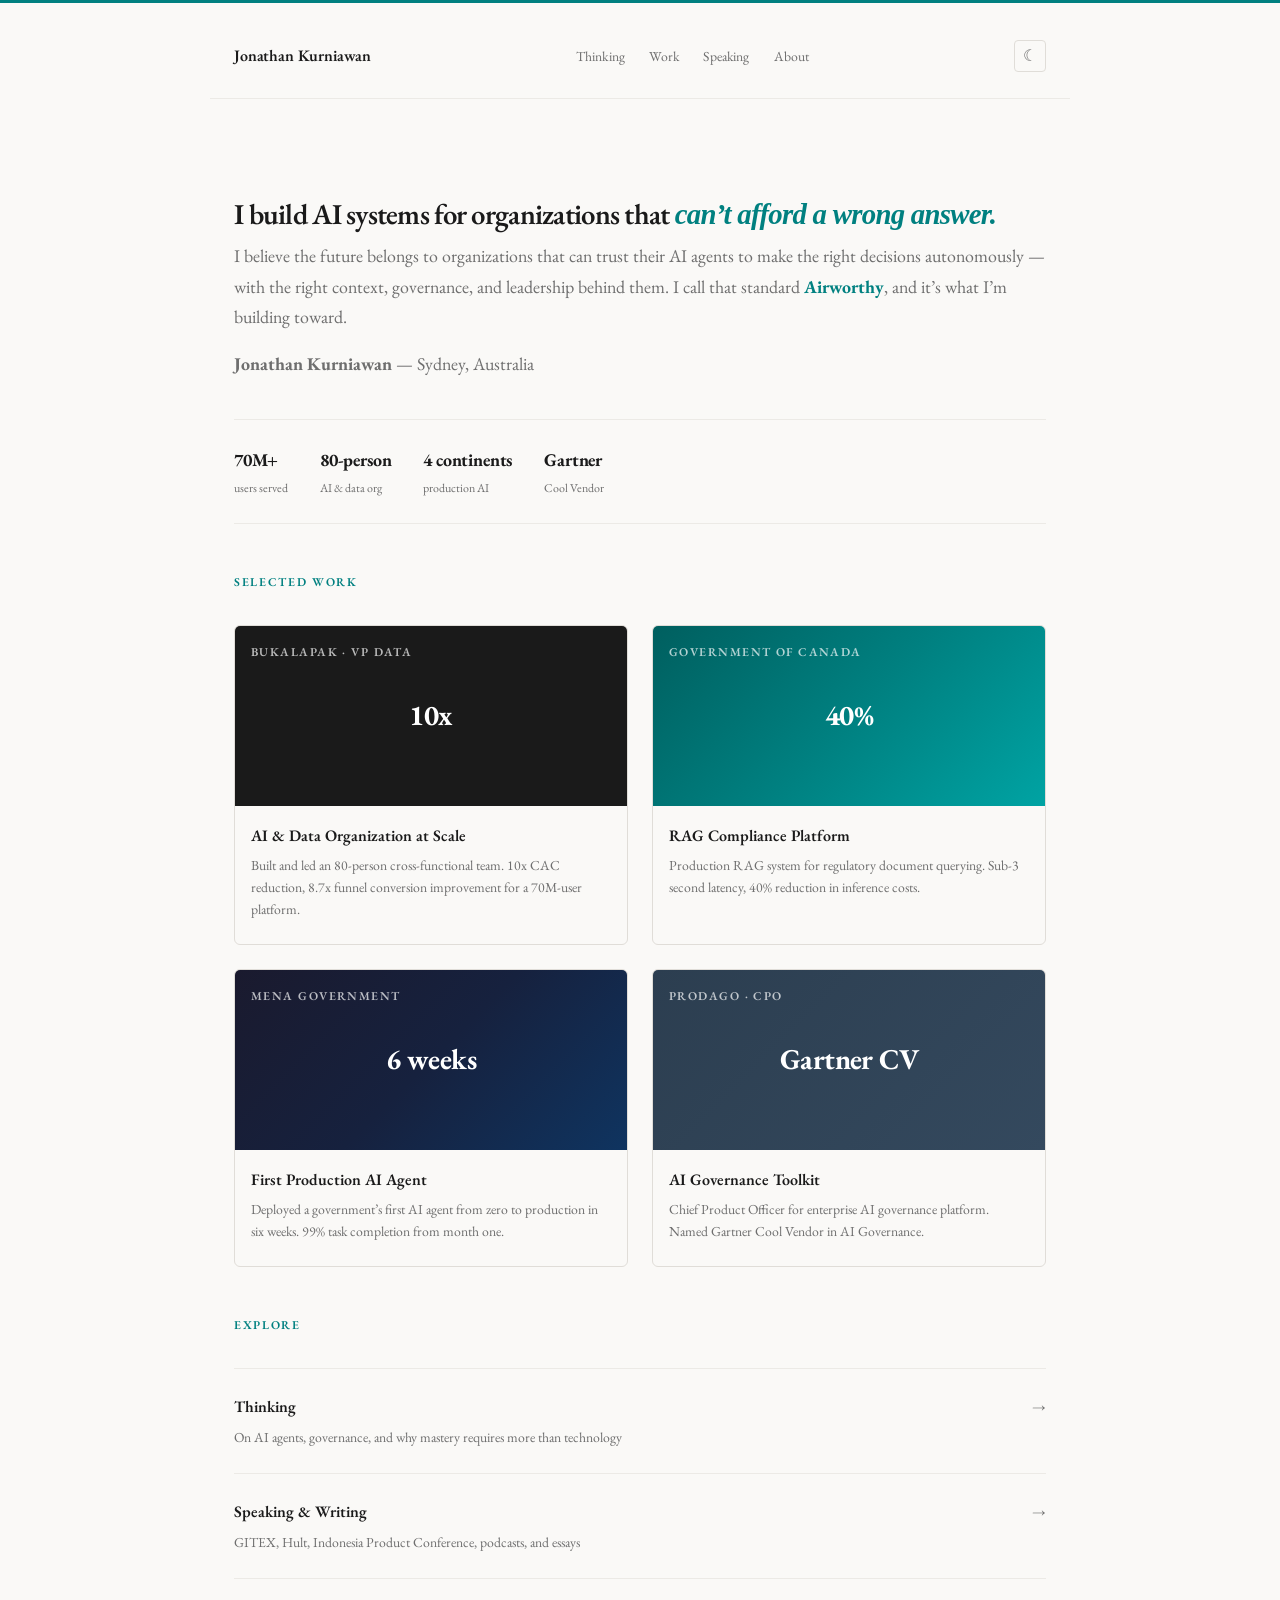
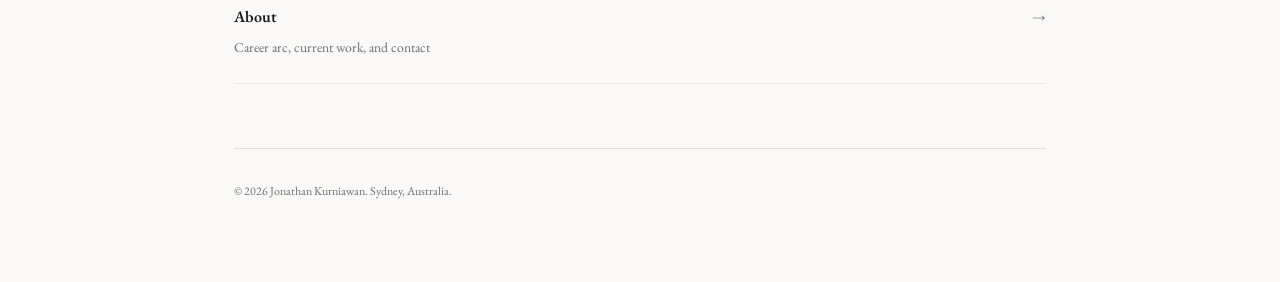
==== commit 101dce3e: "Redesign homepage as visual portfolio with project cards - Replace text manifesto with visual-first " ====
--- a/index.html
+++ b/index.html
@@ -4,11 +4,7 @@
 <meta charset="UTF-8">
 <meta name="viewport" content="width=device-width, initial-scale=1.0">
 <title>Jonathan Kurniawan</title>
-<meta name="description" content="I build AI agents that work when a regulator is watching. Production AI systems for governments and financial institutions. Sydney, Australia.">
-<meta property="og:title" content="Jonathan Kurniawan">
-<meta property="og:description" content="I build AI agents that work when a regulator is watching. Production AI systems for governments and financial institutions.">
-<meta property="og:type" content="website">
-<meta property="og:url" content="https://jonathankurniawan.com">
+<meta name="description" content="I build AI systems for organizations that can't afford a wrong answer. Sydney, Australia.">
 <link rel="preconnect" href="https://fonts.googleapis.com">
 <link rel="preconnect" href="https://fonts.gstatic.com" crossorigin>
 <link href="https://fonts.googleapis.com/css2?family=EB+Garamond:ital,wght@0,400;0,500;0,600;0,700;1,400;1,500&display=swap" rel="stylesheet">
@@ -24,46 +20,111 @@
     <li><a href="speaking.html">Speaking</a></li>
     <li><a href="about.html">About</a></li>
   </ul>
+  <button class="theme-toggle" aria-label="Toggle dark mode">&#9790;</button>
 </nav>
 
 <div class="page">
 
-  <div class="hero">
-    <p class="thesis">I build AI agents that work when <em>a regulator is watching</em>. Most don&rsquo;t. I&rsquo;ve spent the last decade closing the gap between AI demos and AI in production.</p>
+  <!-- Hero: Name + identity + philosophy in 3 lines -->
+  <div class="hero-compact">
+    <p class="thesis">I build AI systems for organizations that <em>can&rsquo;t afford a wrong answer.</em></p>
+    <p class="hero-sub">I believe the future belongs to organizations that can trust their AI agents to make the right decisions autonomously &mdash; with the right context, governance, and leadership behind them. I call that standard <strong style="color: var(--teal);">Airworthy</strong>, and it&rsquo;s what I&rsquo;m building toward.</p>
+    <p class="hero-sub" style="margin-top: var(--space-3);"><strong>Jonathan Kurniawan</strong> &mdash; Sydney, Australia</p>
+  </div>
 
-    <p class="intro">I ship production AI systems for governments and financial institutions &mdash; clients who cannot afford a wrong answer. I have built and led the organizations that sustain those systems at scale: 80-person AI teams, governance frameworks, evaluation pipelines. The technical problem is rarely the hard part. The hard part is context management &mdash; making sure every person and every system has the right information to make the right decision.</p>
+  <!-- Proof badges -->
+  <div class="metrics-strip">
+    <div class="metric-item">
+      <span class="metric-value">70M+</span>
+      <span class="metric-label">users served</span>
+    </div>
+    <div class="metric-item">
+      <span class="metric-value">80-person</span>
+      <span class="metric-label">AI &amp; data org</span>
+    </div>
+    <div class="metric-item">
+      <span class="metric-value">4 continents</span>
+      <span class="metric-label">production AI</span>
+    </div>
+    <div class="metric-item">
+      <span class="metric-value">Gartner</span>
+      <span class="metric-label">Cool Vendor</span>
+    </div>
+  </div>
 
-    <p class="name-line"><strong>Jonathan Kurniawan</strong> &mdash; Sydney, Australia</p>
+  <!-- Work: show it, don't explain it -->
+  <p class="section-heading">Selected Work</p>
 
-    <p class="anchor-credential">Previously <strong>VP Data at Bukalapak</strong> (70M users, 10x CAC reduction). <strong>Chief Product Officer at Prodago</strong> (Gartner Cool Vendor in AI Governance). Production AI shipped across 4 continents.</p>
+  <div class="project-grid">
+
+    <a href="work.html" class="project-card">
+      <div class="project-card-visual card-dark">
+        <span class="card-label">Bukalapak &middot; VP Data</span>
+        <span class="card-metric">10x</span>
+      </div>
+      <div class="project-card-body">
+        <div class="project-card-title">AI &amp; Data Organization at Scale</div>
+        <div class="project-card-desc">Built and led an 80-person cross-functional team. 10x CAC reduction, 8.7x funnel conversion improvement for a 70M-user platform.</div>
+      </div>
+    </a>
+
+    <a href="work.html" class="project-card">
+      <div class="project-card-visual card-teal">
+        <span class="card-label">Government of Canada</span>
+        <span class="card-metric">40%</span>
+      </div>
+      <div class="project-card-body">
+        <div class="project-card-title">RAG Compliance Platform</div>
+        <div class="project-card-desc">Production RAG system for regulatory document querying. Sub-3 second latency, 40% reduction in inference costs.</div>
+      </div>
+    </a>
+
+    <a href="work.html" class="project-card">
+      <div class="project-card-visual card-charcoal">
+        <span class="card-label">MENA Government</span>
+        <span class="card-metric">6 weeks</span>
+      </div>
+      <div class="project-card-body">
+        <div class="project-card-title">First Production AI Agent</div>
+        <div class="project-card-desc">Deployed a government&rsquo;s first AI agent from zero to production in six weeks. 99% task completion from month one.</div>
+      </div>
+    </a>
+
+    <a href="work.html" class="project-card">
+      <div class="project-card-visual card-slate">
+        <span class="card-label">Prodago &middot; CPO</span>
+        <span class="card-metric">Gartner CV</span>
+      </div>
+      <div class="project-card-body">
+        <div class="project-card-title">AI Governance Toolkit</div>
+        <div class="project-card-desc">Chief Product Officer for enterprise AI governance platform. Named Gartner Cool Vendor in AI Governance.</div>
+      </div>
+    </a>
+
   </div>
+
+  <!-- Deeper pages -->
+  <p class="section-heading">Explore</p>
 
   <div class="home-sections">
     <a href="thinking.html" class="home-section-link">
       <div class="section-link-content">
         <div class="section-link-title">Thinking</div>
-        <div class="section-link-desc">On production AI, governance, and why context management is the real skill</div>
-      </div>
-      <span class="section-link-arrow">&rarr;</span>
-    </a>
-    <a href="work.html" class="home-section-link">
-      <div class="section-link-content">
-        <div class="section-link-title">Work</div>
-        <div class="section-link-desc">Selected outcomes from government, financial services, and enterprise AI</div>
+        <div class="section-link-desc">On AI agents, governance, and why mastery requires more than technology</div>
       </div>
       <span class="section-link-arrow">&rarr;</span>
     </a>
     <a href="speaking.html" class="home-section-link">
       <div class="section-link-content">
         <div class="section-link-title">Speaking &amp; Writing</div>
-        <div class="section-link-desc">Talks, essays, and appearances on AI leadership and responsible AI</div>
+        <div class="section-link-desc">GITEX, Hult, Indonesia Product Conference, podcasts, and essays</div>
       </div>
       <span class="section-link-arrow">&rarr;</span>
     </a>
     <a href="about.html" class="home-section-link">
       <div class="section-link-content">
         <div class="section-link-title">About</div>
-        <div class="section-link-desc">Career arc, current roles, and how to get in touch</div>
+        <div class="section-link-desc">Career arc, current work, and contact</div>
       </div>
       <span class="section-link-arrow">&rarr;</span>
     </a>
@@ -76,4 +137,4 @@
 </div>
 
 </body>
-</html>
+</html>
--- a/styles.css
+++ b/styles.css
@@ -19,13 +19,13 @@
   --border: #e0ddd8;
   --border-light: #eceae6;
 
-  /* Type Scale (base 21px) */
-  --text-xs: 0.78rem;     /* ~16px */
-  --text-sm: 0.88rem;     /* ~18px */
-  --text-base: 1rem;      /* 21px */
-  --text-md: 1.1rem;      /* ~23px */
-  --text-lg: 1.7rem;      /* ~36px — thesis */
-  --text-xl: 2rem;        /* ~42px — page titles */
+  /* Type Scale (base 22px) */
+  --text-xs: 0.75rem;     /* ~16px */
+  --text-sm: 0.86rem;     /* ~19px */
+  --text-base: 1rem;      /* 22px */
+  --text-md: 1.12rem;     /* ~25px */
+  --text-lg: 1.8rem;      /* ~40px — thesis */
+  --text-xl: 2.2rem;      /* ~48px — page titles */
 
   /* Spacing (8px grid) */
   --space-1: 0.25rem;   /* 4px */
@@ -39,6 +39,20 @@
   --space-9: 5rem;      /* 80px */
 }
 
+/* ---- Dark Theme ---- */
+[data-theme="dark"] {
+  --teal: #2dd4bf;
+  --teal-hover: #5eead4;
+  --teal-faint: rgba(45, 212, 191, 0.08);
+  --text: #e8e6e3;
+  --text-secondary: #c8c5c0;
+  --text-muted: #8a8580;
+  --bg: #1a1917;
+  --bg-white: #242320;
+  --border: #3a3835;
+  --border-light: #2e2c29;
+}
+
 /* ---- Reset ---- */
 *, *::before, *::after { margin: 0; padding: 0; box-sizing: border-box; }
 
@@ -52,7 +66,7 @@
   color: var(--text);
   background: var(--bg);
   line-height: 1.75;
-  font-size: 21px;
+  font-size: 22px;
   -webkit-font-smoothing: antialiased;
   -moz-osx-font-smoothing: grayscale;
 }
@@ -82,7 +96,7 @@
 
 /* ---- Navigation ---- */
 nav {
-  max-width: 780px;
+  max-width: 860px;
   margin: 0 auto;
   padding: var(--space-5) var(--space-4) var(--space-4);
   display: flex;
@@ -129,7 +143,7 @@
 
 /* ---- Page Layout ---- */
 .page {
-  max-width: 780px;
+  max-width: 860px;
   margin: 0 auto;
   padding: var(--space-7) var(--space-4) var(--space-9);
 }
@@ -457,6 +471,31 @@
   border-color: var(--teal);
 }
 
+/* ---- Theme Toggle ---- */
+.theme-toggle {
+  background: none;
+  border: 1px solid var(--border);
+  border-radius: 4px;
+  color: var(--text-muted);
+  cursor: pointer;
+  padding: var(--space-1);
+  font-family: inherit;
+  font-size: var(--text-base);
+  width: 2rem;
+  height: 2rem;
+  display: flex;
+  align-items: center;
+  justify-content: center;
+  line-height: 1;
+  transition: color 0.2s ease, border-color 0.2s ease;
+  flex-shrink: 0;
+}
+
+.theme-toggle:hover {
+  color: var(--teal);
+  border-color: var(--teal);
+}
+
 /* ---- Footer ---- */
 .footer {
   margin-top: var(--space-8);
@@ -523,8 +562,182 @@
   }
 }
 
+/* ---- Project Cards ---- */
+.project-grid {
+  display: grid;
+  grid-template-columns: 1fr 1fr;
+  gap: var(--space-4);
+  margin-top: var(--space-5);
+}
+
+.project-card {
+  display: block;
+  text-decoration: none;
+  color: var(--text);
+  border: 1px solid var(--border);
+  border-radius: 6px;
+  overflow: hidden;
+  transition: border-color 0.2s ease, transform 0.2s ease;
+}
+
+.project-card:hover {
+  border-color: var(--teal);
+  transform: translateY(-2px);
+}
+
+.project-card-visual {
+  height: 180px;
+  display: flex;
+  align-items: center;
+  justify-content: center;
+  position: relative;
+  overflow: hidden;
+}
+
+.project-card-visual .card-label {
+  font-size: var(--text-xs);
+  font-weight: 600;
+  letter-spacing: 0.12em;
+  text-transform: uppercase;
+  color: rgba(255,255,255,0.7);
+  position: absolute;
+  top: var(--space-3);
+  left: var(--space-3);
+}
+
+.project-card-visual .card-metric {
+  font-size: var(--text-lg);
+  font-weight: 700;
+  color: #ffffff;
+  letter-spacing: -0.02em;
+}
+
+.project-card-body {
+  padding: var(--space-3) var(--space-3) var(--space-4);
+}
+
+.project-card-title {
+  font-weight: 600;
+  font-size: var(--text-base);
+  margin-bottom: var(--space-1);
+}
+
+.project-card-desc {
+  font-size: var(--text-sm);
+  color: var(--text-muted);
+  line-height: 1.6;
+}
+
+/* Card color variants */
+.card-dark {
+  background: #1a1a1a;
+}
+
+.card-teal {
+  background: linear-gradient(135deg, #005f5f 0%, #008080 50%, #00a3a3 100%);
+}
+
+.card-slate {
+  background: linear-gradient(135deg, #2c3e50 0%, #34495e 100%);
+}
+
+.card-charcoal {
+  background: linear-gradient(135deg, #1a1a2e 0%, #16213e 50%, #0f3460 100%);
+}
+
+/* ---- Metrics Strip ---- */
+.metrics-strip {
+  display: flex;
+  gap: var(--space-5);
+  flex-wrap: wrap;
+  padding: var(--space-4) 0;
+  margin-top: var(--space-4);
+  border-top: 1px solid var(--border-light);
+  border-bottom: 1px solid var(--border-light);
+}
+
+.metric-item {
+  display: flex;
+  flex-direction: column;
+}
+
+.metric-value {
+  font-size: var(--text-md);
+  font-weight: 700;
+  color: var(--text);
+  letter-spacing: -0.01em;
+}
+
+.metric-label {
+  font-size: var(--text-xs);
+  color: var(--text-muted);
+  margin-top: 2px;
+}
+
+/* ---- Compact Hero (visual-first) ---- */
+.hero-compact {
+  padding: var(--space-7) 0 var(--space-3);
+}
+
+.hero-compact .thesis {
+  font-size: var(--text-lg);
+  font-weight: 600;
+  line-height: 1.35;
+  letter-spacing: -0.025em;
+  color: var(--text);
+  margin-bottom: var(--space-2);
+}
+
+.hero-compact .thesis em {
+  color: var(--teal);
+  font-style: italic;
+  font-weight: 600;
+}
+
+.hero-compact .hero-sub {
+  font-size: var(--text-md);
+  color: var(--text-muted);
+  line-height: 1.7;
+}
+
+/* ---- Section Heading (visual pages) ---- */
+.section-heading {
+  font-size: var(--text-xs);
+  font-weight: 600;
+  color: var(--teal);
+  text-transform: uppercase;
+  letter-spacing: 0.14em;
+  margin-top: var(--space-7);
+  margin-bottom: var(--space-3);
+}
+
+@media (max-width: 600px) {
+  .project-grid {
+    grid-template-columns: 1fr;
+  }
+
+  .project-card-visual {
+    height: 140px;
+  }
+
+  .metrics-strip {
+    gap: var(--space-3);
+  }
+
+  .hero-compact .thesis {
+    font-size: 1.5rem;
+  }
+}
+
 /* ---- Print ---- */
 @media print {
+  :root, [data-theme="dark"] {
+    --text: #1a1a1a;
+    --text-secondary: #363636;
+    --text-muted: #6e6e6e;
+    --bg: #ffffff;
+    --teal: #008080;
+  }
   body { font-size: 12pt; background: white; }
   body::before { display: none; }
   nav { display: none; }
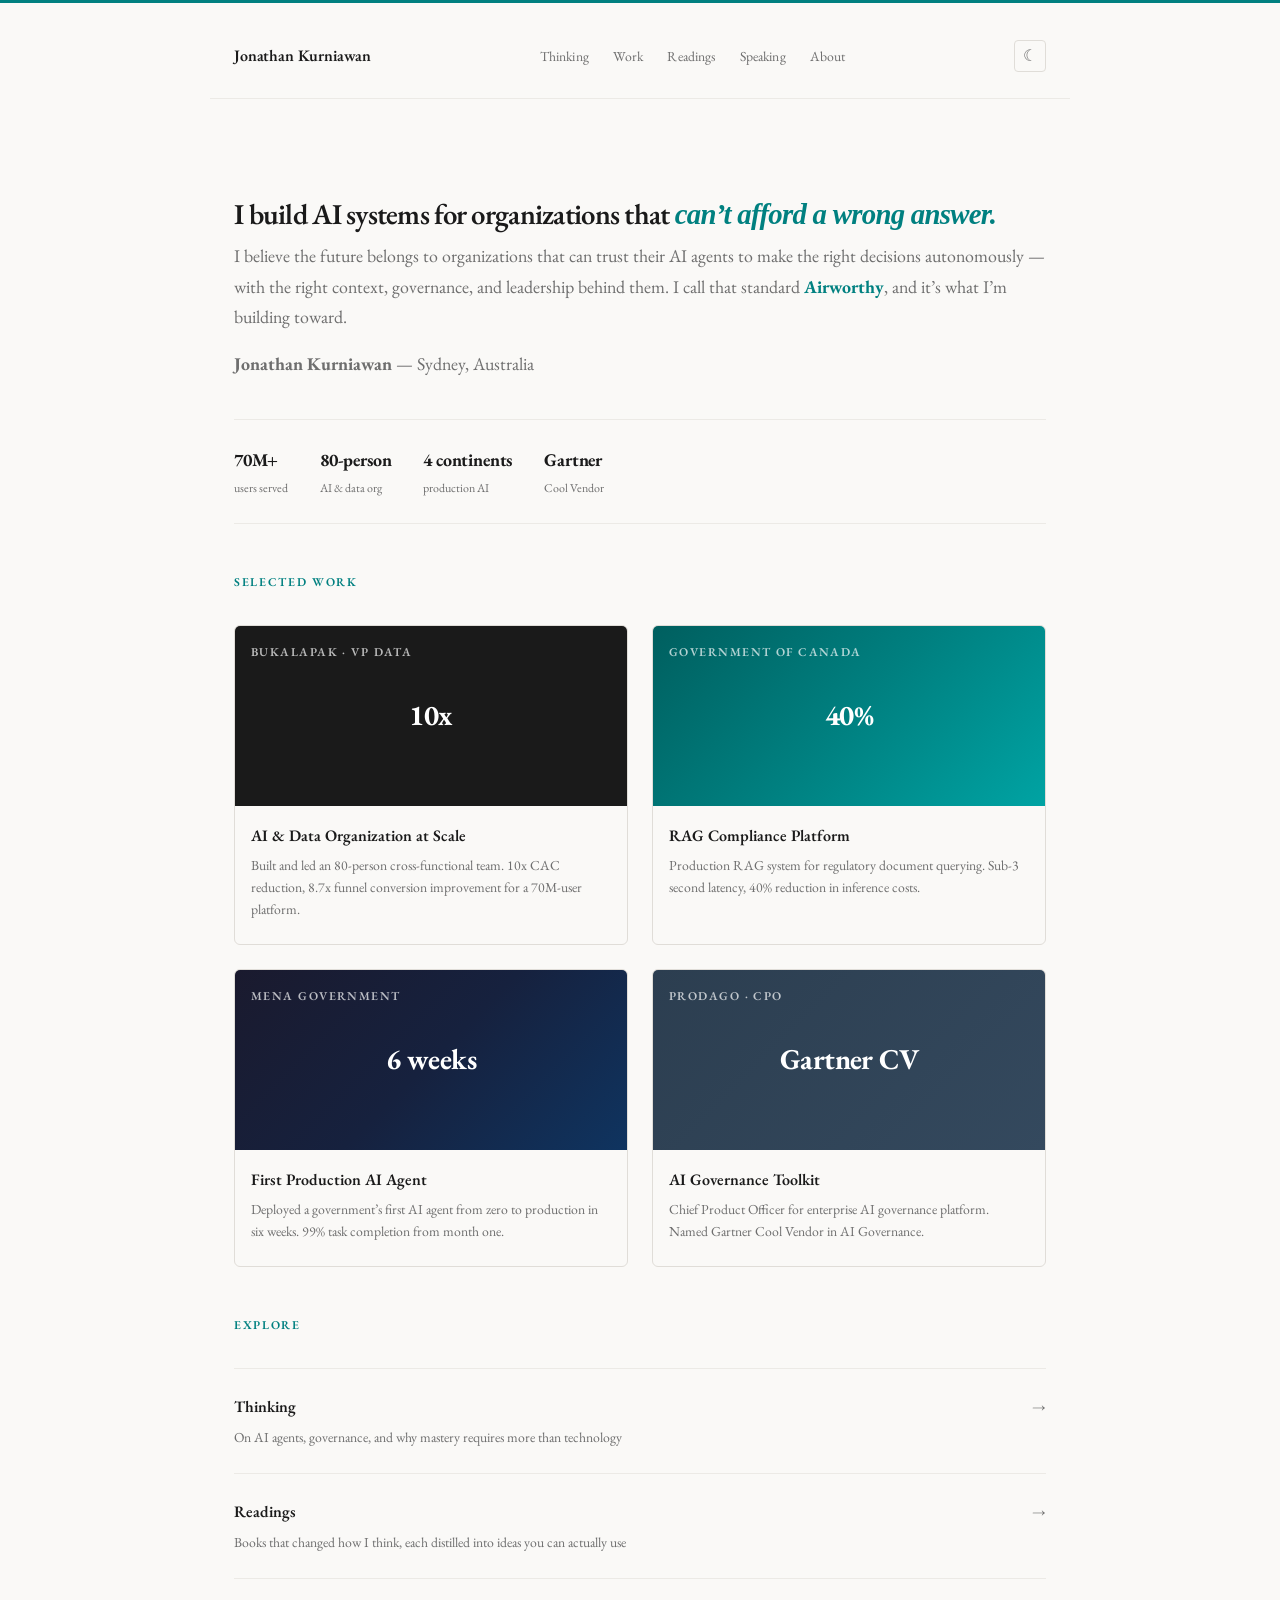
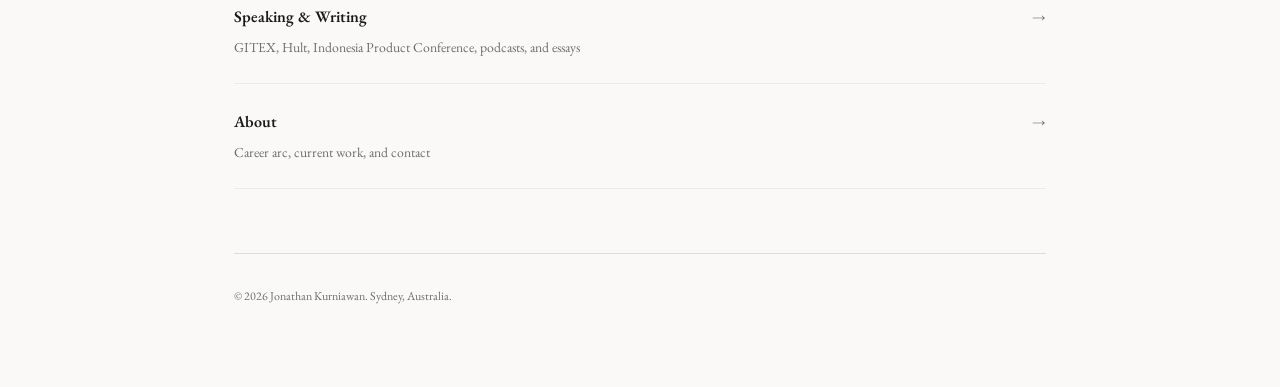
==== commit 6b36185d: "Add Readings section with book reviews Introduces /readings/ as a new top-level section of the site " ====
--- a/index.html
+++ b/index.html
@@ -17,6 +17,7 @@
   <ul class="nav-links">
     <li><a href="thinking.html">Thinking</a></li>
     <li><a href="work.html">Work</a></li>
+    <li><a href="readings/">Readings</a></li>
     <li><a href="speaking.html">Speaking</a></li>
     <li><a href="about.html">About</a></li>
   </ul>
@@ -114,6 +115,13 @@
       </div>
       <span class="section-link-arrow">&rarr;</span>
     </a>
+    <a href="readings/" class="home-section-link">
+      <div class="section-link-content">
+        <div class="section-link-title">Readings</div>
+        <div class="section-link-desc">Books that changed how I think, each distilled into ideas you can actually use</div>
+      </div>
+      <span class="section-link-arrow">&rarr;</span>
+    </a>
     <a href="speaking.html" class="home-section-link">
       <div class="section-link-content">
         <div class="section-link-title">Speaking &amp; Writing</div>
--- a/styles.css
+++ b/styles.css
@@ -729,6 +729,152 @@
   }
 }
 
+/* ---- Book Meta Strip (book pages) ---- */
+.book-meta {
+  display: flex;
+  gap: var(--space-4);
+  flex-wrap: wrap;
+  padding: var(--space-3) 0;
+  margin-top: calc(var(--space-3) * -1);
+  margin-bottom: var(--space-6);
+  border-top: 1px solid var(--border-light);
+  border-bottom: 1px solid var(--border-light);
+  font-size: var(--text-sm);
+  color: var(--text-muted);
+}
+
+.book-meta span {
+  display: inline-flex;
+  align-items: center;
+  gap: var(--space-2);
+}
+
+.book-meta strong {
+  color: var(--text-secondary);
+  font-weight: 600;
+}
+
+/* ---- Key Idea Sections (book pages) ---- */
+.key-idea .idea-label {
+  display: inline-block;
+  font-size: var(--text-xs);
+  font-weight: 600;
+  color: var(--teal);
+  text-transform: uppercase;
+  letter-spacing: 0.14em;
+  margin-bottom: var(--space-1);
+}
+
+.key-idea .idea-title {
+  font-size: var(--text-md);
+  font-weight: 600;
+  color: var(--text);
+  line-height: 1.35;
+  letter-spacing: -0.01em;
+  margin-bottom: var(--space-3);
+  padding-bottom: var(--space-2);
+  border-bottom: 1px solid var(--border);
+}
+
+.key-idea .apply-label {
+  font-size: var(--text-xs);
+  font-weight: 600;
+  color: var(--teal);
+  text-transform: uppercase;
+  letter-spacing: 0.14em;
+  margin-top: var(--space-4);
+  margin-bottom: var(--space-2);
+}
+
+/* ---- Readings Index Grid ---- */
+.readings-grid {
+  display: grid;
+  grid-template-columns: 1fr 1fr;
+  gap: var(--space-4);
+  margin-top: var(--space-4);
+}
+
+.book-card {
+  display: flex;
+  flex-direction: column;
+  text-decoration: none;
+  color: var(--text);
+  border: 1px solid var(--border);
+  border-radius: 6px;
+  overflow: hidden;
+  transition: border-color 0.2s ease, transform 0.2s ease;
+}
+
+.book-card:hover {
+  border-color: var(--teal);
+  transform: translateY(-2px);
+}
+
+.book-card-visual {
+  height: 200px;
+  display: flex;
+  flex-direction: column;
+  justify-content: space-between;
+  padding: var(--space-3);
+  position: relative;
+  overflow: hidden;
+}
+
+.book-card-visual .card-author {
+  font-size: var(--text-xs);
+  font-weight: 600;
+  letter-spacing: 0.12em;
+  text-transform: uppercase;
+  color: rgba(255,255,255,0.7);
+}
+
+.book-card-visual .card-title {
+  font-size: var(--text-md);
+  font-weight: 700;
+  color: #ffffff;
+  line-height: 1.2;
+  letter-spacing: -0.01em;
+}
+
+.book-card-body {
+  padding: var(--space-3);
+  flex: 1;
+  display: flex;
+  flex-direction: column;
+}
+
+.book-card-thesis {
+  font-size: var(--text-sm);
+  color: var(--text-secondary);
+  line-height: 1.6;
+  flex: 1;
+}
+
+.book-card-read {
+  font-size: var(--text-sm);
+  color: var(--teal);
+  font-weight: 500;
+  margin-top: var(--space-3);
+}
+
+.book-card:hover .book-card-read {
+  text-decoration: underline;
+}
+
+@media (max-width: 600px) {
+  .readings-grid {
+    grid-template-columns: 1fr;
+  }
+
+  .book-card-visual {
+    height: 160px;
+  }
+
+  .book-meta {
+    gap: var(--space-3);
+  }
+}
+
 /* ---- Print ---- */
 @media print {
   :root, [data-theme="dark"] {
